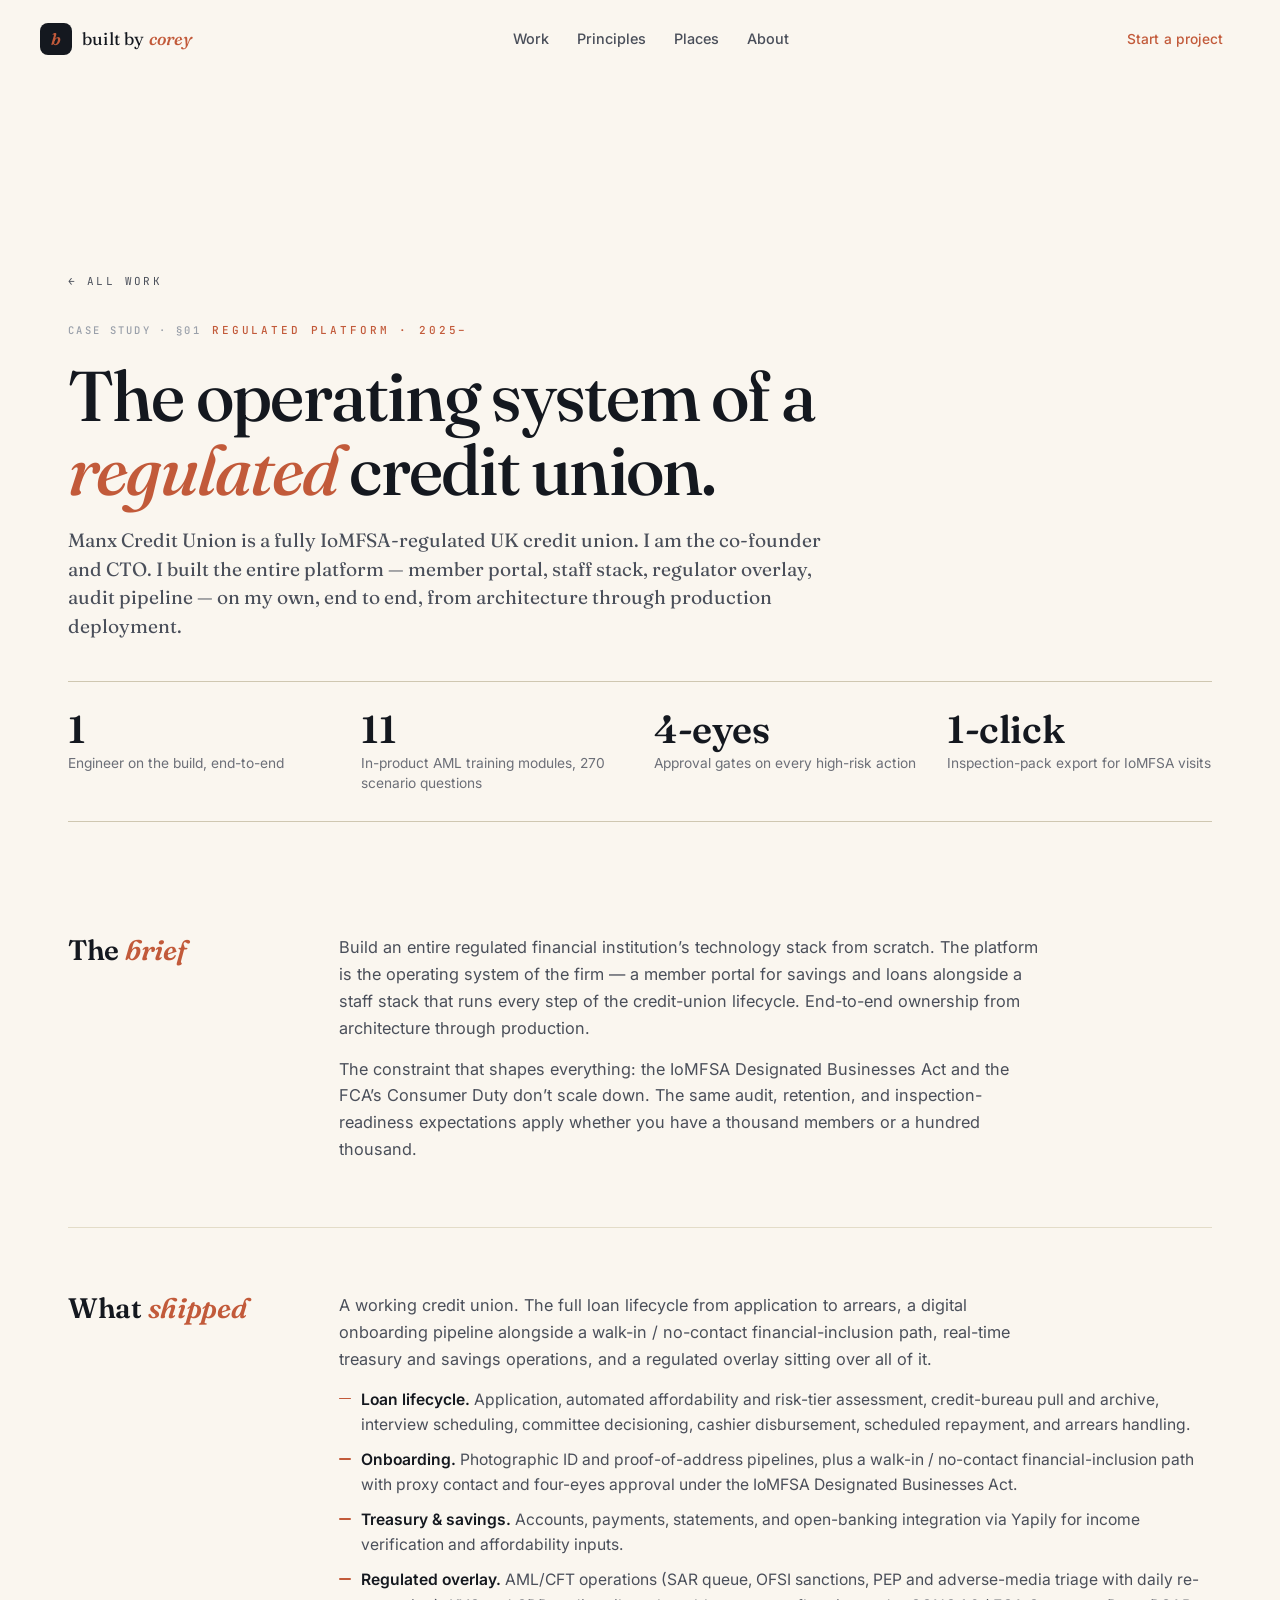
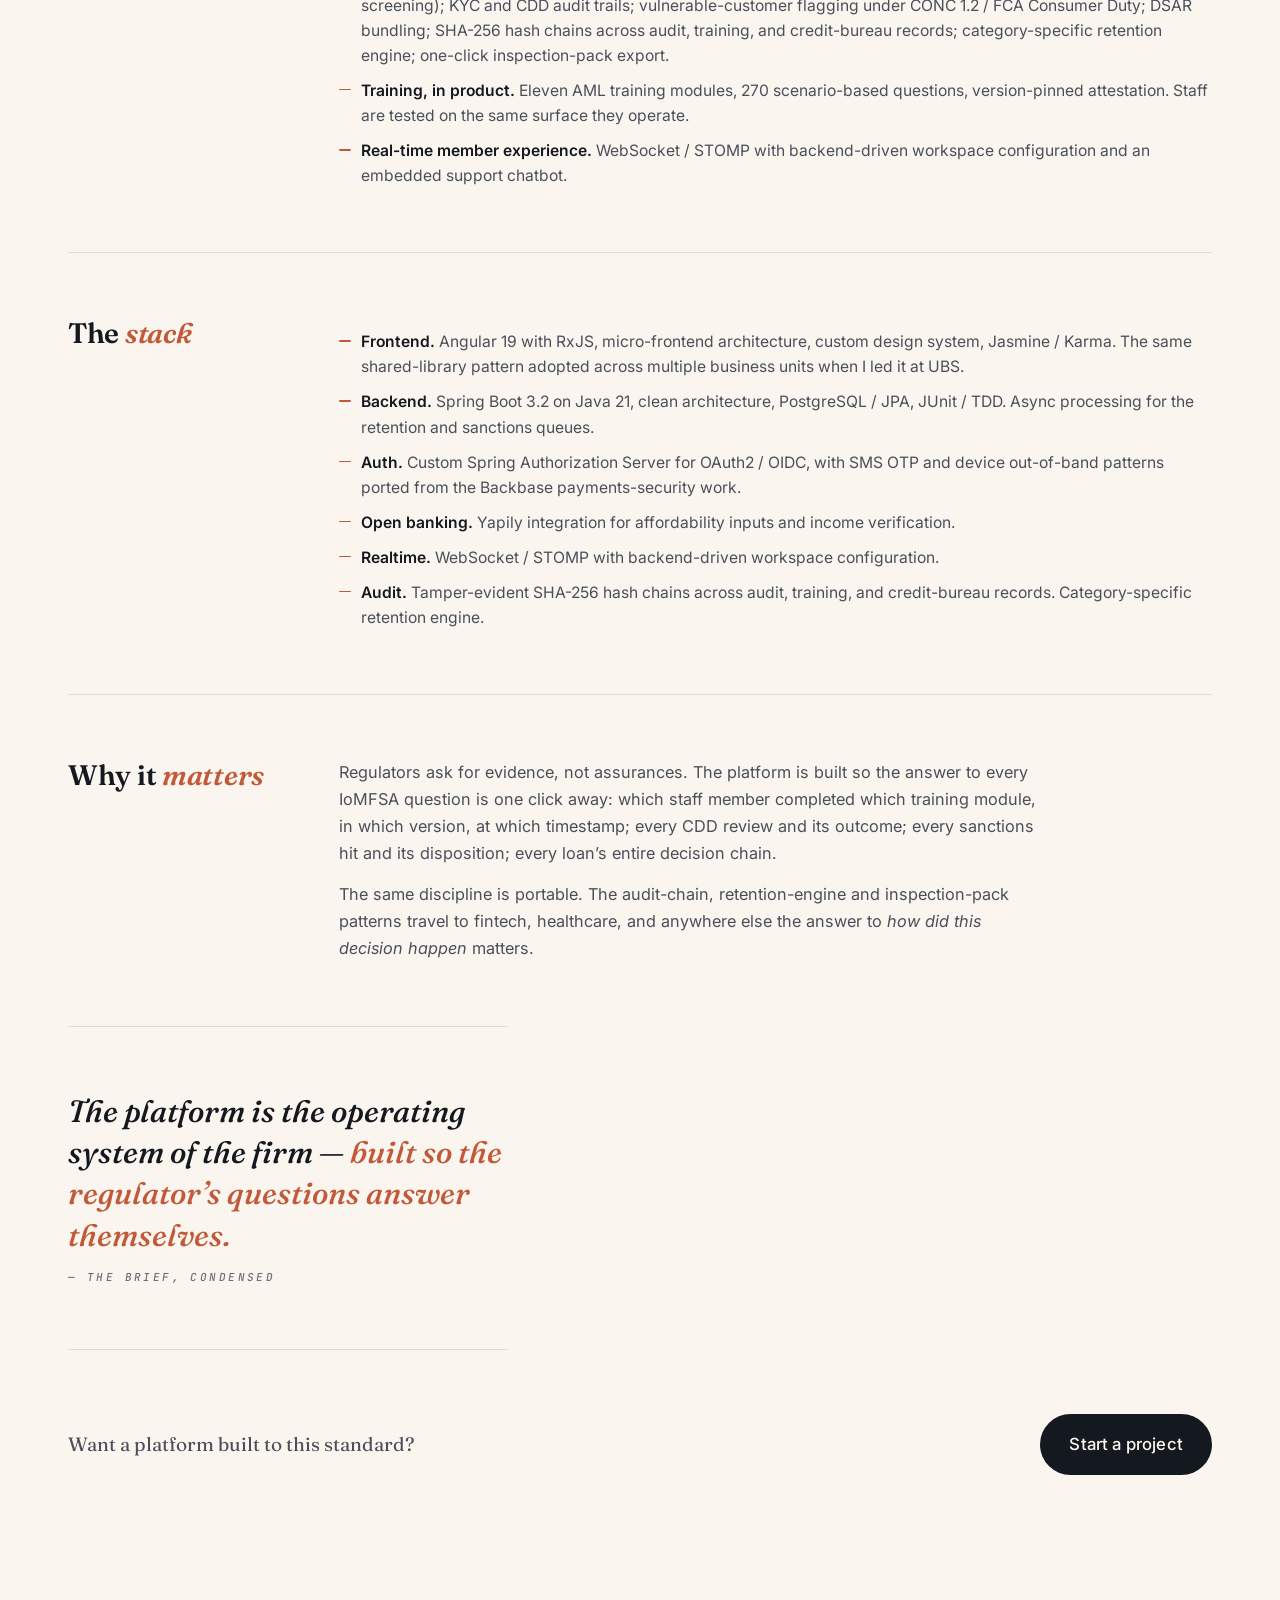
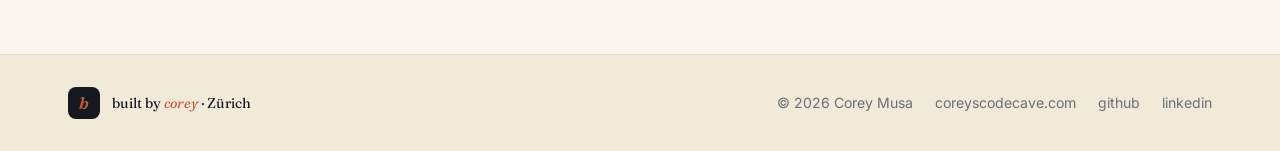
==== case/mcu.html @ c1632974 "Initial: built-by-corey marketing site" ====
<!DOCTYPE html>
<html lang="en-GB">
<head>
  <meta charset="UTF-8" />
  <meta name="viewport" content="width=device-width, initial-scale=1" />
  <title>Manx Credit Union · Case study · Built by Corey</title>
  <meta name="description" content="How the Manx Credit Union platform was built: a single engineer, end-to-end, regulated for the IoMFSA. Member portal, full loan lifecycle, AML/CFT operations, SHA-256 audit chains, regulator inspection-pack export." />
  <meta property="og:title" content="Manx Credit Union · Case study" />
  <meta property="og:description" content="A regulated UK credit union, built end-to-end by one engineer. Member portal, loan lifecycle, AML/CFT operations, audit chains, regulator inspection-pack export." />
  <meta property="og:type" content="article" />
  <meta property="og:url" content="https://builtbycorey.com/case/mcu" />
  <meta property="og:image" content="https://builtbycorey.com/assets/og.jpg" />
  <meta name="theme-color" content="#faf6ef" />
  <link rel="icon" type="image/svg+xml" href="data:image/svg+xml,%3Csvg xmlns='http://www.w3.org/2000/svg' viewBox='0 0 32 32'%3E%3Crect width='32' height='32' rx='8' fill='%230d1219'/%3E%3Ctext x='50%25' y='62%25' font-family='Georgia, serif' font-size='20' fill='%23c25a3a' text-anchor='middle' font-style='italic' font-weight='600'%3Eb%3C/text%3E%3C/svg%3E" />
  <link rel="preconnect" href="https://fonts.googleapis.com" />
  <link rel="preconnect" href="https://fonts.gstatic.com" crossorigin />
  <link href="https://fonts.googleapis.com/css2?family=Fraunces:ital,opsz,wght@0,9..144,400;0,9..144,500;0,9..144,600;0,9..144,700;1,9..144,400;1,9..144,500&family=Inter:wght@400;500;600;700&family=JetBrains+Mono:wght@400;500&display=swap" rel="stylesheet" />
  <link rel="stylesheet" href="/styles.css?v=2026-05-18d" />
  <style>
    /* Case study scaffolding — overlays the global styles. */
    .case-study { padding-top: clamp(48px, 6vw, 72px); }
    .case-back {
      display: inline-flex; align-items: center; gap: 8px;
      font-family: var(--ff-mono); font-size: 11px;
      letter-spacing: 0.22em; text-transform: uppercase;
      color: var(--ink-mid); margin-bottom: 24px;
    }
    .case-back:hover { color: var(--accent); }
    .case-masthead { max-width: 880px; }
    .case-masthead .eyebrow { display: inline-block; margin-bottom: 1.25rem; }
    .case-masthead h1 {
      font-family: var(--ff-display);
      font-weight: 500;
      font-size: clamp(2.6rem, 5.6vw, 4.4rem);
      line-height: 1.04;
      letter-spacing: -0.025em;
      color: var(--ink);
      margin: 0 0 1.25rem;
    }
    .case-masthead h1 em { font-style: italic; color: var(--accent); font-weight: 500; }
    .case-masthead .lede { max-width: 64ch; }

    .case-stats {
      list-style: none; padding: 0; margin: 2.5rem 0 3rem;
      display: grid;
      grid-template-columns: repeat(4, 1fr);
      gap: 28px;
      border-top: 1px solid var(--rule-strong);
      border-bottom: 1px solid var(--rule-strong);
      padding: 28px 0;
    }
    @media (max-width: 760px) { .case-stats { grid-template-columns: repeat(2, 1fr); } }
    .case-stats li { display: flex; flex-direction: column; gap: 6px; }
    .case-stats b {
      font-family: var(--ff-display);
      font-weight: 600;
      font-size: clamp(1.8rem, 3vw, 2.4rem);
      line-height: 1;
      letter-spacing: -0.01em;
      color: var(--ink);
    }
    .case-stats span { font-size: 0.86rem; color: var(--ink-soft); line-height: 1.4; }

    .case-grid { display: grid; grid-template-columns: 220px 1fr; gap: clamp(24px, 4vw, 56px); align-items: start; padding: clamp(40px, 5vw, 72px) 0; border-bottom: 1px solid var(--rule); }
    .case-grid:last-of-type { border-bottom: 0; }
    @media (max-width: 800px) { .case-grid { grid-template-columns: 1fr; } }
    .case-grid header { display: flex; flex-direction: column; gap: 10px; }
    .case-grid h2 {
      font-family: var(--ff-display);
      font-weight: 600;
      font-size: clamp(1.5rem, 2.2vw, 1.9rem);
      letter-spacing: -0.01em;
      color: var(--ink);
      margin: 0;
      line-height: 1.15;
    }
    .case-grid h2 em { font-style: italic; color: var(--accent); font-weight: 600; }
    .case-grid > div p { font-size: 1.02rem; line-height: 1.65; color: var(--ink-mid); margin: 0 0 14px; max-width: 70ch; }
    .case-grid > div p:last-child { margin-bottom: 0; }
    .case-grid > div p b { color: var(--ink); font-weight: 600; }

    .case-bullets {
      list-style: none; padding: 0; margin: 12px 0 0;
      display: flex; flex-direction: column; gap: 10px;
    }
    .case-bullets li {
      position: relative; padding-left: 22px;
      font-size: 0.98rem; line-height: 1.6; color: var(--ink-mid);
    }
    .case-bullets li::before {
      content: ''; position: absolute; left: 0; top: 11px;
      width: 12px; height: 1.5px; background: var(--accent); border-radius: 2px;
    }
    .case-bullets li b { color: var(--ink); font-weight: 600; }

    .case-quote {
      margin: 0; padding: clamp(40px, 5vw, 72px) 0;
      border-top: 1px solid var(--rule);
      border-bottom: 1px solid var(--rule);
      font-family: var(--ff-display);
      font-style: italic;
      font-weight: 500;
      font-size: clamp(1.5rem, 2.4vw, 2rem);
      line-height: 1.35;
      color: var(--ink);
      max-width: 22ch;
    }
    .case-quote em { font-style: italic; color: var(--accent); }
    .case-quote-by {
      font-family: var(--ff-mono); font-size: 11px;
      letter-spacing: 0.22em; text-transform: uppercase;
      color: var(--ink-soft); margin-top: 14px;
    }

    .case-tail {
      padding: clamp(40px, 5vw, 64px) 0;
      display: flex; align-items: center; justify-content: space-between;
      flex-wrap: wrap; gap: 24px;
    }
    .case-tail p { margin: 0; color: var(--ink-mid); font-family: var(--ff-display); font-size: 1.2rem; max-width: 32ch; }
  </style>
</head>
<body>

  <header class="nav">
    <div class="wrap nav-inner">
      <a href="/" class="brand">
        <span class="brand-mark">b</span>
        <span class="brand-word">built by <em>corey</em></span>
      </a>
      <nav class="nav-links" aria-label="Primary">
        <a href="/#work">Work</a>
        <a href="/#process">Principles</a>
        <a href="/#places">Places</a>
        <a href="/#about">About</a>
      </nav>
      <a class="btn btn-sm" href="/#contact">Start a project</a>
    </div>
  </header>

  <main class="case-study">

    <section class="section">
      <div class="wrap">
        <a class="case-back" href="/#work">&larr; All work</a>

        <header class="case-masthead">
          <div class="rule">
            <span class="folio">Case study &middot; &sect;01</span>
            <span class="eyebrow">Regulated platform &middot; 2025&ndash;</span>
          </div>
          <h1>The operating system of a <em>regulated</em> credit union.</h1>
          <p class="lede">
            Manx Credit Union is a fully IoMFSA-regulated UK credit union. I am the co-founder
            and CTO. I built the entire platform &mdash; member portal, staff stack, regulator
            overlay, audit pipeline &mdash; on my own, end to end, from architecture through
            production deployment.
          </p>
        </header>

        <ul class="case-stats">
          <li><b>1</b><span>Engineer on the build, end-to-end</span></li>
          <li><b>11</b><span>In-product AML training modules, 270 scenario questions</span></li>
          <li><b>4-eyes</b><span>Approval gates on every high-risk action</span></li>
          <li><b>1-click</b><span>Inspection-pack export for IoMFSA visits</span></li>
        </ul>

        <article class="case-grid">
          <header><h2 class="display">The <em>brief</em></h2></header>
          <div>
            <p>
              Build an entire regulated financial institution&rsquo;s technology stack from
              scratch. The platform is the operating system of the firm &mdash; a member portal
              for savings and loans alongside a staff stack that runs every step of the
              credit-union lifecycle. End-to-end ownership from architecture through production.
            </p>
            <p>
              The constraint that shapes everything: the IoMFSA Designated Businesses Act and
              the FCA&rsquo;s Consumer Duty don&rsquo;t scale down. The same audit, retention,
              and inspection-readiness expectations apply whether you have a thousand members
              or a hundred thousand.
            </p>
          </div>
        </article>

        <article class="case-grid">
          <header><h2 class="display">What <em>shipped</em></h2></header>
          <div>
            <p>
              A working credit union. The full loan lifecycle from application to arrears, a
              digital onboarding pipeline alongside a walk-in / no-contact financial-inclusion
              path, real-time treasury and savings operations, and a regulated overlay sitting
              over all of it.
            </p>
            <ul class="case-bullets">
              <li><b>Loan lifecycle.</b> Application, automated affordability and risk-tier assessment, credit-bureau pull and archive, interview scheduling, committee decisioning, cashier disbursement, scheduled repayment, and arrears handling.</li>
              <li><b>Onboarding.</b> Photographic ID and proof-of-address pipelines, plus a walk-in / no-contact financial-inclusion path with proxy contact and four-eyes approval under the IoMFSA Designated Businesses Act.</li>
              <li><b>Treasury &amp; savings.</b> Accounts, payments, statements, and open-banking integration via Yapily for income verification and affordability inputs.</li>
              <li><b>Regulated overlay.</b> AML/CFT operations (SAR queue, OFSI sanctions, PEP and adverse-media triage with daily re-screening); KYC and CDD audit trails; vulnerable-customer flagging under CONC 1.2 / FCA Consumer Duty; DSAR bundling; SHA-256 hash chains across audit, training, and credit-bureau records; category-specific retention engine; one-click inspection-pack export.</li>
              <li><b>Training, in product.</b> Eleven AML training modules, 270 scenario-based questions, version-pinned attestation. Staff are tested on the same surface they operate.</li>
              <li><b>Real-time member experience.</b> WebSocket / STOMP with backend-driven workspace configuration and an embedded support chatbot.</li>
            </ul>
          </div>
        </article>

        <article class="case-grid">
          <header><h2 class="display">The <em>stack</em></h2></header>
          <div>
            <ul class="case-bullets">
              <li><b>Frontend.</b> Angular 19 with RxJS, micro-frontend architecture, custom design system, Jasmine / Karma. The same shared-library pattern adopted across multiple business units when I led it at UBS.</li>
              <li><b>Backend.</b> Spring Boot 3.2 on Java 21, clean architecture, PostgreSQL / JPA, JUnit / TDD. Async processing for the retention and sanctions queues.</li>
              <li><b>Auth.</b> Custom Spring Authorization Server for OAuth2 / OIDC, with SMS OTP and device out-of-band patterns ported from the Backbase payments-security work.</li>
              <li><b>Open banking.</b> Yapily integration for affordability inputs and income verification.</li>
              <li><b>Realtime.</b> WebSocket / STOMP with backend-driven workspace configuration.</li>
              <li><b>Audit.</b> Tamper-evident SHA-256 hash chains across audit, training, and credit-bureau records. Category-specific retention engine.</li>
            </ul>
          </div>
        </article>

        <article class="case-grid">
          <header><h2 class="display">Why it <em>matters</em></h2></header>
          <div>
            <p>
              Regulators ask for evidence, not assurances. The platform is built so the answer
              to every IoMFSA question is one click away: which staff member completed which
              training module, in which version, at which timestamp; every CDD review and its
              outcome; every sanctions hit and its disposition; every loan&rsquo;s entire
              decision chain.
            </p>
            <p>
              The same discipline is portable. The audit-chain, retention-engine and
              inspection-pack patterns travel to fintech, healthcare, and anywhere else the
              answer to <i>how did this decision happen</i> matters.
            </p>
          </div>
        </article>

        <blockquote class="case-quote">
          The platform is the operating system of the firm &mdash; <em>built so the regulator&rsquo;s questions answer themselves.</em>
          <div class="case-quote-by">&mdash; The brief, condensed</div>
        </blockquote>

        <div class="case-tail">
          <p>Want a platform built to this standard?</p>
          <a class="btn btn-primary btn-lg" href="/#contact">Start a project</a>
        </div>

      </div>
    </section>

  </main>

  <footer class="foot">
    <div class="wrap foot-inner">
      <div class="foot-brand">
        <span class="brand-mark">b</span>
        <span>built by <em>corey</em> &middot; Z&uuml;rich</span>
      </div>
      <div class="foot-meta">
        <span>&copy; <span id="year">2026</span> Corey Musa</span>
        <a href="https://coreyscodecave.com" target="_blank" rel="noopener">coreyscodecave.com</a>
        <a href="https://github.com/coeymusa" target="_blank" rel="noopener">github</a>
        <a href="https://linkedin.com/in/corey-musa" target="_blank" rel="noopener">linkedin</a>
      </div>
    </div>
  </footer>

  <script>
    document.getElementById('year').textContent = new Date().getFullYear();
    const nav = document.querySelector('.nav');
    const onScroll = () => nav.classList.toggle('is-scrolled', window.scrollY > 24);
    window.addEventListener('scroll', onScroll, { passive: true });
    onScroll();
  </script>

</body>
</html>
---- styles.css ----
/* ----------------------------------------------------------------------------
   builtbycorey.com — warm marketing landing
   Light/cream ground, deep ink type, terracotta accent. Distinct from
   coreyscodecave.com (dark/terminal) so the agency brand stands on its own.
---------------------------------------------------------------------------- */

:root {
  /* Surface */
  --bg:          #faf6ef;
  --bg-deep:     #f1ead8;
  --bg-paper:    #f4eee0;
  --bg-card:     #ffffff;
  --bg-ink:      #0d1219;

  /* Ink */
  --ink:         #14181f;
  --ink-mid:     #4a4f5a;
  --ink-soft:    #6c6f78;
  --ink-faint:   #9aa0aa;

  /* Accent */
  --accent:      #c25a3a;   /* terracotta */
  --accent-deep: #9d4226;
  --accent-soft: rgba(194, 90, 58, 0.12);
  --gold:        #b6904a;
  --gold-soft:   rgba(182, 144, 74, 0.16);

  /* Rule */
  --rule:        #e3dcc8;
  --rule-strong: #cfc7b1;

  /* Type */
  --ff-display:  "Fraunces", "Cormorant Garamond", Georgia, "Times New Roman", serif;
  --ff-body:     "Inter", system-ui, -apple-system, "Segoe UI", Roboto, sans-serif;
  --ff-mono:     "JetBrains Mono", ui-monospace, "Cascadia Mono", Consolas, monospace;

  --wrap: 1200px;
  --gutter: 28px;
  --radius: 14px;
  --shadow-soft: 0 1px 2px rgba(20, 24, 31, 0.04), 0 8px 24px rgba(20, 24, 31, 0.05);
  --shadow-card: 0 1px 2px rgba(20, 24, 31, 0.05), 0 12px 32px rgba(20, 24, 31, 0.07);
}

* { box-sizing: border-box; }
html, body { margin: 0; padding: 0; }
html {
  scroll-behavior: smooth;
  scroll-padding-top: 76px;     /* keeps anchor jumps clear of the sticky nav */
  -webkit-text-size-adjust: 100%;
}

/* Visible focus styles for keyboard users. Mouse users don't see them
   (browsers only emit :focus-visible on keyboard navigation). */
:focus { outline: none; }
:focus-visible {
  outline: 2px solid var(--accent);
  outline-offset: 3px;
  border-radius: 4px;
}
.btn:focus-visible, .pill-cloud li:focus-visible, .nav-links a:focus-visible {
  outline-offset: 4px;
}

/* Skip-to-content link for screen reader / keyboard users. */
.skip-link {
  position: absolute; left: -9999px; top: 0;
  z-index: 100;
  background: var(--ink); color: var(--bg);
  padding: 10px 16px; border-radius: 0 0 8px 0;
  font-family: var(--ff-mono); font-size: 12px;
  letter-spacing: 0.16em; text-transform: uppercase;
}
.skip-link:focus-visible { left: 0; color: var(--bg); outline-offset: -2px; }

body {
  background: var(--bg);
  color: var(--ink);
  font-family: var(--ff-body);
  font-size: 16.5px;
  line-height: 1.6;
  -webkit-font-smoothing: antialiased;
  -moz-osx-font-smoothing: grayscale;
  text-rendering: optimizeLegibility;
}

img { max-width: 100%; display: block; }
a { color: var(--accent); text-decoration: none; transition: color .15s ease; }
a:hover { color: var(--accent-deep); }

::selection { background: var(--accent); color: #fff; }

.wrap { max-width: var(--wrap); margin: 0 auto; padding: 0 var(--gutter); }

/* Section scaffolding */
.section { padding: clamp(72px, 9vw, 128px) 0; }
.bg-paper { background: var(--bg-paper); border-top: 1px solid var(--rule); border-bottom: 1px solid var(--rule); }

.eyebrow {
  font-family: var(--ff-mono);
  font-size: 11px;
  letter-spacing: 0.26em;
  text-transform: uppercase;
  color: var(--accent);
  font-weight: 500;
}

.display { font-family: var(--ff-display); font-weight: 500; letter-spacing: -0.02em; line-height: 1.04; color: var(--ink); margin: 0; }
.display em { font-style: italic; font-weight: 500; color: var(--accent); }

h1.display { font-size: clamp(2.6rem, 5.8vw, 4.7rem); }
h2.display, .h2 { font-size: clamp(2rem, 4.2vw, 3.2rem); margin-bottom: 1rem; }
h3 { font-family: var(--ff-display); font-weight: 600; font-size: 1.35rem; letter-spacing: -0.01em; margin: 0; color: var(--ink); }
h4 { font-family: var(--ff-display); font-weight: 600; font-size: 1.05rem; margin: 0; color: var(--ink); }

.lede {
  font-family: var(--ff-display);
  font-size: clamp(1.1rem, 1.5vw, 1.3rem);
  line-height: 1.5;
  color: var(--ink-mid);
  max-width: 720px;
}

.section-head { max-width: 780px; margin: 0 0 3rem; }
.section-head .rule { display: flex; align-items: center; gap: 1rem; margin-bottom: 1.25rem; }
.section-head .rule::after { content: ''; flex: 1; height: 1px; background: var(--rule-strong); }
.section-head .h2 { margin-bottom: 1.25rem; }

/* ----- Buttons ----- */
.btn {
  display: inline-flex; align-items: center; gap: 8px;
  padding: 12px 20px;
  border-radius: 999px;
  font-family: var(--ff-body); font-weight: 500; font-size: 0.95rem;
  letter-spacing: 0.01em;
  transition: transform .12s ease, background .15s ease, color .15s ease, box-shadow .15s ease;
  cursor: pointer; border: 1px solid transparent;
  white-space: nowrap;
}
.btn-primary { background: var(--ink); color: var(--bg); }
.btn-primary:hover { background: var(--accent); color: #fff; transform: translateY(-1px); }
.btn-ghost { background: transparent; color: var(--ink); border-color: var(--rule-strong); }
.btn-ghost:hover { border-color: var(--ink); color: var(--ink); background: var(--bg-deep); }
.btn-sm { padding: 9px 16px; font-size: 0.86rem; }
.btn-lg { padding: 16px 28px; font-size: 1.05rem; }
.link { color: var(--accent); font-weight: 500; }
.link:hover { color: var(--accent-deep); }

/* ----- Nav ----- */
.nav {
  position: sticky; top: 0; z-index: 50;
  background: rgba(250, 246, 239, 0.0);
  transition: background .2s ease, border-color .2s ease, box-shadow .2s ease;
  border-bottom: 1px solid transparent;
}
.nav.is-scrolled {
  background: rgba(250, 246, 239, 0.92);
  backdrop-filter: blur(12px);
  -webkit-backdrop-filter: blur(12px);
  border-bottom-color: var(--rule);
}
.nav-inner { display: flex; align-items: center; justify-content: space-between; gap: 24px; padding: 18px 0; }
.brand {
  display: inline-flex; align-items: center; gap: 10px;
  font-family: var(--ff-display); font-size: 1.1rem; color: var(--ink); letter-spacing: 0.01em;
}
.brand em { font-style: italic; font-weight: 500; color: var(--accent); }
.brand-mark {
  display: inline-flex; align-items: center; justify-content: center;
  width: 32px; height: 32px; border-radius: 8px;
  background: var(--ink); color: var(--accent);
  font-family: var(--ff-display); font-weight: 600; font-size: 1.05rem;
  font-style: italic; line-height: 1;
}
.nav-links { display: flex; gap: 28px; align-items: center; font-size: 0.9rem; }
.nav-links a { color: var(--ink-mid); font-weight: 500; }
.nav-links a:hover { color: var(--ink); }
@media (max-width: 780px) { .nav-links { display: none; } }

/* ----- Hero ----- */
.hero { padding: clamp(64px, 7vw, 96px) 0 clamp(40px, 5vw, 64px); }
.hero-grid {
  display: grid;
  grid-template-columns: 1.15fr 0.85fr;
  gap: clamp(32px, 5vw, 72px);
  align-items: center;
}
@media (max-width: 920px) {
  .hero-grid { grid-template-columns: 1fr; }
}
.hero-copy .eyebrow { margin-bottom: 1.25rem; display: inline-block; }
.hero-copy h1.display { margin-top: 0; max-width: 14ch; }
.hero-copy .lede { margin: 1.5rem 0 2rem; max-width: 56ch; }

.hero-actions { display: flex; gap: 12px; flex-wrap: wrap; margin-bottom: 1.5rem; }

.hero-meta {
  display: flex; align-items: center; gap: 12px; flex-wrap: wrap;
  font-family: var(--ff-mono); font-size: 12px; color: var(--ink-soft);
  letter-spacing: 0.04em;
}
.hero-meta .dot { width: 6px; height: 6px; border-radius: 999px; background: var(--accent); display: inline-block; }

/* Portrait */
.hero-portrait { display: flex; justify-content: center; }
.portrait-frame {
  position: relative;
  width: 100%;
  max-width: 420px;
  aspect-ratio: 4/5;
  border-radius: 18px;
  overflow: hidden;
  box-shadow: var(--shadow-card);
  background: var(--bg-deep);
  transform: rotate(-1.2deg);
}
.portrait-frame::before {
  content: '';
  position: absolute; inset: 0;
  border: 1px solid rgba(255,255,255,0.4); border-radius: 18px;
  pointer-events: none; z-index: 2;
}
.portrait-frame img {
  position: absolute; inset: 0;
  width: 100%; height: 100%;
  object-fit: cover; object-position: 50% 35%;
  filter: saturate(1.02) contrast(1.02);
}
.portrait-tag {
  position: absolute; left: 20px; bottom: 18px; z-index: 3;
  font-family: var(--ff-display);
  font-size: 1.05rem; font-weight: 600; color: #fff;
  background: linear-gradient(180deg, transparent, rgba(0,0,0,0.45));
  padding: 36px 14px 8px;
  border-radius: 12px;
  letter-spacing: 0.01em;
  text-shadow: 0 1px 2px rgba(0,0,0,0.35);
}
.portrait-tag span {
  display: block;
  font-family: var(--ff-mono); font-size: 10.5px; font-weight: 400;
  letter-spacing: 0.18em; text-transform: uppercase;
  color: rgba(255,255,255,0.85);
  margin-top: 2px;
}

/* ----- Credentials line ----- */
.creds {
  padding: 28px 0 16px;
  border-top: 1px solid var(--rule);
}
.creds-line {
  display: flex; align-items: center; gap: 28px;
  flex-wrap: wrap;
}
.creds-label {
  font-family: var(--ff-mono);
  font-size: 10.5px;
  letter-spacing: 0.24em;
  text-transform: uppercase;
  color: var(--ink-soft);
  white-space: nowrap;
}
.creds-list {
  list-style: none; padding: 0; margin: 0;
  display: flex; align-items: center; gap: clamp(20px, 3vw, 36px);
  flex-wrap: wrap;
  flex: 1;
}
.creds-list li {
  font-family: var(--ff-display);
  font-weight: 500;
  font-size: clamp(1rem, 1.3vw, 1.15rem);
  letter-spacing: -0.01em;
  color: var(--ink);
  opacity: 0.72;
  transition: opacity .2s ease;
}
.creds-list li:hover { opacity: 1; }
@media (max-width: 640px) {
  .creds-line { gap: 14px; }
  .creds-list { gap: 18px; }
}

/* ----- Trust strip ----- */
.trust { padding: 8px 0 56px; }
.trust-rule { height: 1px; background: var(--rule); margin-bottom: 36px; }
.trust-grid {
  list-style: none; padding: 0; margin: 0;
  display: grid; grid-template-columns: repeat(5, 1fr);
  gap: clamp(20px, 3vw, 36px);
}
.trust-grid li {
  display: flex; flex-direction: column; gap: 6px;
  padding-right: 16px;
  border-right: 1px solid var(--rule);
}
.trust-grid li:last-child { border-right: 0; padding-right: 0; }
.trust-grid strong {
  font-family: var(--ff-display); font-weight: 600; font-size: clamp(1.6rem, 2.4vw, 2.1rem);
  color: var(--ink); letter-spacing: -0.01em; line-height: 1;
}
.trust-grid span {
  font-size: 0.85rem; color: var(--ink-soft); line-height: 1.4;
}
@media (max-width: 920px) {
  .trust-grid { grid-template-columns: repeat(2, 1fr); }
  .trust-grid li:nth-child(odd) { border-right: 1px solid var(--rule); }
  .trust-grid li:nth-child(even) { border-right: 0; }
  .trust-grid li:nth-child(5) { grid-column: span 2; border-right: 0; }
}
@media (max-width: 560px) {
  .trust-grid { grid-template-columns: 1fr; }
  .trust-grid li { border-right: 0; border-bottom: 1px solid var(--rule); padding: 0 0 14px; }
  .trust-grid li:last-child { border-bottom: 0; }
}

/* ----- Offers ----- */
.offers {
  display: grid;
  grid-template-columns: 1fr 1.1fr 1fr;
  gap: 20px;
  align-items: stretch;
}
@media (max-width: 980px) { .offers { grid-template-columns: 1fr; } }
.offer {
  position: relative;
  display: flex; flex-direction: column;
  background: var(--bg-card);
  border: 1px solid var(--rule);
  border-radius: var(--radius);
  padding: 32px 28px 26px;
  box-shadow: var(--shadow-soft);
}
.offer-feature {
  background: var(--ink);
  color: var(--bg);
  border-color: var(--ink);
  transform: translateY(-6px);
}
.offer-feature h3, .offer-feature .price { color: var(--bg); }
.offer-feature p.offer-desc { color: rgba(250, 246, 239, 0.78); }
.offer-feature .offer-list li { color: rgba(250, 246, 239, 0.78); }
.offer-feature .offer-list li::before { background: var(--accent); }
.offer-feature .offer-num { color: var(--accent); }
.offer-feature .link { color: var(--accent); }
.offer-feature .link:hover { color: #fff; }

.offer-num {
  font-family: var(--ff-mono); font-size: 11px; letter-spacing: 0.24em;
  color: var(--accent); margin-bottom: 1.5rem;
}
.offer h3 { margin-bottom: 0.85rem; font-size: 1.5rem; }
.offer-desc { font-size: 0.96rem; line-height: 1.55; color: var(--ink-mid); margin: 0 0 1.1rem; }
.offer-list { list-style: none; padding: 0; margin: 0 0 1.5rem; display: flex; flex-direction: column; gap: 8px; }
.offer-list li {
  position: relative; padding-left: 22px;
  font-size: 0.92rem; color: var(--ink-mid); line-height: 1.45;
}
.offer-list li::before {
  content: ''; position: absolute; left: 0; top: 9px;
  width: 12px; height: 1.5px; background: var(--accent); border-radius: 2px;
}
.offer-foot {
  display: flex; align-items: center; justify-content: space-between;
  margin-top: auto; padding-top: 18px; border-top: 1px solid var(--rule);
  gap: 12px;
}
.offer-feature .offer-foot { border-top-color: rgba(255,255,255,0.12); }
.price { font-family: var(--ff-display); font-weight: 600; font-size: 1.1rem; color: var(--ink); }
.offer-tag {
  position: absolute; top: -10px; right: 24px;
  background: var(--accent); color: #fff;
  font-family: var(--ff-mono); font-size: 10px; letter-spacing: 0.18em;
  text-transform: uppercase; padding: 5px 10px; border-radius: 999px;
}

/* ----- Work grid ----- */
.work-grid {
  display: grid;
  grid-template-columns: repeat(3, 1fr);
  gap: 18px;
}
@media (max-width: 900px) { .work-grid { grid-template-columns: repeat(2, 1fr); } }
@media (max-width: 600px) { .work-grid { grid-template-columns: 1fr; } }

.case {
  background: var(--bg-card);
  border: 1px solid var(--rule);
  border-radius: var(--radius);
  padding: 26px 24px 22px;
  display: flex; flex-direction: column; gap: 10px;
  transition: transform .15s ease, box-shadow .15s ease, border-color .15s ease;
}
.case:hover { transform: translateY(-2px); border-color: var(--rule-strong); box-shadow: var(--shadow-card); }
.case-large {
  grid-column: span 2;
  background: linear-gradient(135deg, #14181f 0%, #1d232e 100%);
  border-color: var(--ink);
  color: var(--bg);
}
@media (max-width: 900px) { .case-large { grid-column: span 2; } }
@media (max-width: 600px) { .case-large { grid-column: span 1; } }
.case-large h3 { color: #fff; font-size: 1.8rem; }
.case-large .case-line { color: rgba(250, 246, 239, 0.85); }
.case-large .case-meta li { color: rgba(250, 246, 239, 0.7); }
.case-large .case-kind { color: var(--accent); }
.case-large .case-year { color: rgba(250, 246, 239, 0.55); }
.case-large .case-role { color: var(--accent); }

.case-head {
  display: flex; justify-content: space-between; align-items: center;
  font-family: var(--ff-mono); font-size: 10.5px; letter-spacing: 0.2em;
  text-transform: uppercase; color: var(--ink-soft);
}
.case-kind { color: var(--accent); font-weight: 500; }
.case h3 { font-size: 1.4rem; margin-top: 2px; }
.case-line { color: var(--ink-mid); font-size: 0.95rem; line-height: 1.55; margin: 4px 0 6px; }
.case-meta { list-style: none; padding: 0; margin: 6px 0 10px; display: flex; flex-direction: column; gap: 4px; }
.case-meta li {
  font-family: var(--ff-mono); font-size: 11.5px; letter-spacing: 0.04em;
  color: var(--ink-soft);
}
.case-role {
  margin-top: auto;
  font-family: var(--ff-mono); font-size: 10.5px; letter-spacing: 0.22em;
  text-transform: uppercase; color: var(--accent); font-weight: 500;
}

.work-foot {
  margin-top: 36px; padding-top: 24px; border-top: 1px solid var(--rule);
  text-align: center;
  font-family: var(--ff-display); font-size: 1.05rem; color: var(--ink-mid);
}

/* ----- Evidence plan feature block ----- */
.pitch-feature {
  display: grid;
  grid-template-columns: 1.35fr 1fr;
  gap: clamp(28px, 4vw, 56px);
  align-items: stretch;
  text-decoration: none;
  color: inherit;
  padding: 28px;
  background: var(--bg-card);
  border: 1px solid var(--rule);
  border-radius: 18px;
  box-shadow: var(--shadow-soft);
  transition: transform .2s ease, box-shadow .2s ease, border-color .2s ease;
}
.pitch-feature:hover {
  transform: translateY(-3px);
  border-color: var(--rule-strong);
  box-shadow: var(--shadow-card);
  color: inherit;
}
.pitch-feature:hover .pitch-cta .arrow { transform: translateX(4px); }
@media (max-width: 920px) {
  .pitch-feature { grid-template-columns: 1fr; padding: 20px; }
}

/* Browser-chrome wrapper around the screenshot */
.pitch-preview {
  border-radius: 12px;
  overflow: hidden;
  background: #0a1f1c;
  box-shadow: 0 1px 2px rgba(20,24,31,0.06), 0 14px 38px rgba(20,24,31,0.14);
  border: 1px solid #1c3a35;
}
.browser-chrome {
  display: flex; align-items: center; gap: 14px;
  padding: 10px 14px;
  background: linear-gradient(180deg, #0a1f1c, #061412);
  border-bottom: 1px solid rgba(255,255,255,0.05);
}
.bc-dots { display: inline-flex; gap: 6px; }
.bc-dots i {
  width: 11px; height: 11px; border-radius: 50%;
  background: #1c3a35;
  border: 1px solid rgba(255,255,255,0.04);
}
.bc-dots i:nth-child(1) { background: #c25a3a; }
.bc-dots i:nth-child(2) { background: #c8a464; }
.bc-dots i:nth-child(3) { background: #7aae7e; }
.bc-url {
  font-family: var(--ff-mono);
  font-size: 11.5px;
  letter-spacing: 0.04em;
  color: rgba(255, 255, 255, 0.55);
  padding: 4px 12px;
  background: rgba(255, 255, 255, 0.03);
  border-radius: 6px;
  border: 1px solid rgba(255, 255, 255, 0.04);
  flex: 1;
  text-align: center;
  white-space: nowrap; overflow: hidden; text-overflow: ellipsis;
  max-width: 360px;
}
.pitch-shot {
  position: relative;
  aspect-ratio: 1440 / 1100;
  overflow: hidden;
}
.pitch-shot img {
  width: 100%; height: 100%;
  object-fit: cover; object-position: top center;
  display: block;
  transition: transform .4s ease;
}
.pitch-feature:hover .pitch-shot img { transform: scale(1.015); }
.pitch-shot-fade {
  position: absolute; left: 0; right: 0; bottom: 0;
  height: 80px;
  background: linear-gradient(180deg, transparent, rgba(10, 31, 28, 0.55));
  pointer-events: none;
}

/* Right-side summary */
.pitch-summary {
  display: flex; flex-direction: column; gap: 14px;
  padding: 6px 4px 4px;
}
.pitch-stamp {
  font-family: var(--ff-mono);
  font-size: 10.5px;
  letter-spacing: 0.24em;
  text-transform: uppercase;
  color: var(--accent);
  font-weight: 500;
}
.pitch-summary h3 {
  font-size: clamp(1.5rem, 2.4vw, 2rem);
  line-height: 1.15;
  font-weight: 600;
  margin: 0;
}
.pitch-summary p {
  margin: 0;
  color: var(--ink-mid);
  font-size: 0.96rem;
  line-height: 1.6;
}
.pitch-stats {
  list-style: none; padding: 0; margin: 8px 0 4px;
  display: grid;
  grid-template-columns: repeat(3, 1fr);
  gap: 14px;
  border-top: 1px solid var(--rule);
  padding-top: 18px;
}
.pitch-stats li {
  display: flex; flex-direction: column; gap: 4px;
}
.pitch-stats b {
  font-family: var(--ff-display);
  font-weight: 600;
  font-size: clamp(1.4rem, 2vw, 1.8rem);
  color: var(--ink);
  line-height: 1;
  letter-spacing: -0.01em;
}
.pitch-stats span {
  font-size: 12.5px;
  color: var(--ink-soft);
  line-height: 1.35;
}
.pitch-cta {
  margin-top: auto;
  padding-top: 18px;
  font-family: var(--ff-body);
  font-weight: 600;
  font-size: 1.02rem;
  color: var(--accent);
  display: inline-flex; align-items: center; gap: 8px;
}
.pitch-cta .arrow {
  display: inline-block;
  transition: transform .2s ease;
}
.pitch-foot { margin-top: 30px; text-align: center; }

/* ----- Process ----- */
.process {
  list-style: none; padding: 0; margin: 0;
  display: grid; grid-template-columns: repeat(4, 1fr); gap: 18px;
  counter-reset: step;
}
@media (max-width: 900px) { .process { grid-template-columns: repeat(2, 1fr); } }
@media (max-width: 540px) { .process { grid-template-columns: 1fr; } }
.process li {
  position: relative;
  background: var(--bg-card); border: 1px solid var(--rule); border-radius: var(--radius);
  padding: 24px 22px 22px;
  display: flex; flex-direction: column; gap: 10px;
}
.step-num {
  font-family: var(--ff-mono); font-size: 11px; letter-spacing: 0.22em;
  color: var(--accent); font-weight: 500;
}
.process h4 { font-size: 1.25rem; }
.process p { margin: 0; font-size: 0.93rem; line-height: 1.55; color: var(--ink-mid); }

/* ----- About ----- */
.about-grid {
  display: grid;
  grid-template-columns: 1.4fr 1fr;
  gap: clamp(32px, 5vw, 72px);
  align-items: start;
}
@media (max-width: 900px) { .about-grid { grid-template-columns: 1fr; } }
.about-copy .eyebrow { display: inline-block; margin-bottom: 1.25rem; }
.about-copy p { margin: 1rem 0 0; color: var(--ink-mid); }
.about-copy p:first-of-type { margin-top: 1.5rem; }

.cred-grid {
  margin-top: 2rem; padding-top: 1.5rem; border-top: 1px solid var(--rule);
  display: flex; flex-direction: column; gap: 16px;
}
.cred-grid > div { display: grid; grid-template-columns: 140px 1fr; gap: 16px; align-items: baseline; }
.cred-label {
  font-family: var(--ff-mono); font-size: 10.5px; letter-spacing: 0.22em;
  text-transform: uppercase; color: var(--accent); font-weight: 500;
}
.cred-grid span:not(.cred-label) { color: var(--ink-mid); font-size: 0.95rem; }
@media (max-width: 560px) {
  .cred-grid > div { grid-template-columns: 1fr; gap: 4px; }
}

.about-actions {
  margin-top: 2rem; display: flex; gap: 20px; flex-wrap: wrap; align-items: center;
}

.about-side {
  background: var(--bg-paper);
  border: 1px solid var(--rule);
  border-radius: var(--radius);
  padding: 28px 26px;
  display: flex; flex-direction: column; gap: 24px;
  position: sticky; top: 100px;
}
@media (max-width: 900px) { .about-side { position: static; } }
.quote-block { display: flex; flex-direction: column; gap: 10px; }
.quote {
  font-family: var(--ff-display); font-size: 1.25rem; line-height: 1.4;
  font-style: italic; color: var(--ink); margin: 0;
}
.quote-by {
  font-family: var(--ff-mono); font-size: 11px; letter-spacing: 0.14em;
  text-transform: uppercase; color: var(--ink-soft); margin: 0;
}
.resume-list {
  list-style: none; padding: 0; margin: 0;
  display: flex; flex-direction: column; gap: 8px;
  border-top: 1px solid var(--rule); padding-top: 18px;
}
.resume-list li {
  display: grid; grid-template-columns: 100px 1fr; gap: 12px;
  font-size: 0.92rem; color: var(--ink-mid);
}
.resume-list li span {
  font-family: var(--ff-mono); font-size: 11px; color: var(--ink-soft);
  letter-spacing: 0.06em;
}

/* ----- FAQ accordion ----- */
.faq-wrap { padding-top: clamp(56px, 8vw, 96px); padding-bottom: clamp(56px, 8vw, 96px); }
.faq-list {
  display: flex; flex-direction: column;
  border-top: 1px solid var(--rule-strong);
}
.faq-item {
  border-bottom: 1px solid var(--rule-strong);
}
.faq-item summary {
  list-style: none;
  cursor: pointer;
  display: flex; align-items: center; justify-content: space-between;
  gap: 24px;
  padding: 22px 0;
  font-family: var(--ff-body);
  font-weight: 500;
  font-size: clamp(1rem, 1.3vw, 1.15rem);
  line-height: 1.4;
  color: var(--ink);
  transition: color .15s ease;
}
.faq-item summary::-webkit-details-marker { display: none; }
.faq-item summary:hover { color: var(--accent-deep); }
.faq-mark {
  flex: 0 0 32px;
  width: 32px; height: 32px;
  display: inline-flex; align-items: center; justify-content: center;
  border: 1px solid var(--rule-strong);
  border-radius: 50%;
  background: var(--bg-card);
  font-family: var(--ff-mono);
  font-size: 18px;
  color: var(--accent);
  transition: transform .2s ease, background .2s ease, border-color .2s ease, color .2s ease;
  line-height: 1;
}
.faq-item[open] .faq-mark {
  transform: rotate(45deg);
  background: var(--ink);
  border-color: var(--ink);
  color: var(--bg);
}
.faq-body {
  padding: 0 0 22px;
  max-width: 76ch;
}
.faq-body p {
  margin: 0;
  color: var(--ink-mid);
  font-size: 0.98rem;
  line-height: 1.6;
}

/* ----- Case link wrapper (work cards that link to case studies) ----- */
.case-link {
  text-decoration: none;
  color: inherit;
}
.case-link:hover { color: inherit; }
.case-link-cta {
  color: var(--accent);
  font-weight: 500;
  transition: color .15s ease;
}
.case-large.case-link:hover .case-link-cta { color: #fff; }

/* ----- CTA ----- */
.cta {
  background: var(--ink);
  color: var(--bg);
  padding: clamp(72px, 9vw, 120px) 0;
  position: relative; overflow: hidden;
}
.cta::before {
  content: ''; position: absolute; inset: 0;
  background:
    radial-gradient(60% 80% at 90% 10%, rgba(194, 90, 58, 0.18), transparent 70%),
    radial-gradient(60% 80% at 10% 90%, rgba(182, 144, 74, 0.10), transparent 70%);
  pointer-events: none;
}
.cta-wrap { position: relative; display: grid; grid-template-columns: 1fr 1fr; gap: clamp(40px, 6vw, 72px); align-items: start; }
@media (max-width: 880px) { .cta-wrap { grid-template-columns: 1fr; } }
.cta .display { color: #fff; }
.cta .display em { color: var(--accent); }
.cta .lede { color: rgba(250, 246, 239, 0.78); }
.cta .eyebrow { color: var(--accent); }

.cta-meta {
  display: flex; flex-direction: column; gap: 6px;
  font-family: var(--ff-mono); font-size: 12px; letter-spacing: 0.04em;
  color: rgba(250, 246, 239, 0.6);
  margin-top: 1.5rem;
}
.cta-meta a { color: var(--accent); }
.cta-meta a:hover { color: #fff; }

/* Contact form */
.cta-form {
  background: rgba(255, 255, 255, 0.04);
  border: 1px solid rgba(255, 255, 255, 0.06);
  border-radius: 16px;
  padding: 24px;
  display: flex; flex-direction: column; gap: 14px;
}
.form-row { display: grid; grid-template-columns: 1fr 1fr; gap: 14px; }
@media (max-width: 560px) { .form-row { grid-template-columns: 1fr; } }
.form-field { display: flex; flex-direction: column; gap: 6px; }
.form-field > span {
  font-family: var(--ff-mono);
  font-size: 10.5px;
  letter-spacing: 0.22em;
  text-transform: uppercase;
  color: rgba(250, 246, 239, 0.6);
}
.form-field input,
.form-field textarea {
  font: inherit;
  color: var(--bg);
  background: rgba(0, 0, 0, 0.18);
  border: 1px solid rgba(255, 255, 255, 0.08);
  border-radius: 10px;
  padding: 12px 14px;
  width: 100%;
  resize: vertical;
  transition: border-color .15s ease, background .15s ease;
}
.form-field input:focus,
.form-field textarea:focus {
  outline: none;
  border-color: var(--accent);
  background: rgba(0, 0, 0, 0.28);
}
.form-field input::placeholder,
.form-field textarea::placeholder { color: rgba(250, 246, 239, 0.32); }
.hp { position: absolute; left: -9999px; width: 1px; height: 1px; opacity: 0; pointer-events: none; }
.form-foot { display: flex; align-items: center; gap: 16px; flex-wrap: wrap; padding-top: 4px; }
.form-submit {
  position: relative;
  background: var(--accent);
  color: #fff;
  border: none;
  padding: 16px 28px;
  font-family: inherit;
  cursor: pointer;
}
.form-submit:hover { background: #fff; color: var(--ink); }
.form-submit:disabled { cursor: progress; opacity: 0.7; }
.form-submit[data-state="sent"] { background: #7aae7e; color: #fff; cursor: default; }
.submit-spinner {
  display: none;
  width: 14px; height: 14px;
  border-radius: 50%;
  border: 2px solid rgba(255,255,255,0.35);
  border-top-color: #fff;
  animation: spin 0.7s linear infinite;
}
.form-submit[data-state="loading"] .submit-spinner { display: inline-block; }
@keyframes spin { to { transform: rotate(360deg); } }
.form-status {
  margin: 0;
  font-family: var(--ff-mono);
  font-size: 12px;
  letter-spacing: 0.04em;
  color: rgba(250, 246, 239, 0.7);
  flex: 1;
  min-width: 200px;
}
.form-status[data-state="ok"] { color: #b3e0b6; }
.form-status[data-state="error"] { color: #e0a994; }

/* ----- Footer ----- */
.foot { background: var(--bg-deep); padding: 32px 0; border-top: 1px solid var(--rule); }
.foot-inner {
  display: flex; align-items: center; justify-content: space-between; gap: 20px; flex-wrap: wrap;
  font-size: 0.88rem; color: var(--ink-soft);
}
.foot-brand { display: inline-flex; align-items: center; gap: 12px; font-family: var(--ff-display); color: var(--ink); }
.foot-brand em { font-style: italic; color: var(--accent); }
.foot-meta { display: flex; gap: 22px; flex-wrap: wrap; }
.foot-meta a { color: var(--ink-soft); }
.foot-meta a:hover { color: var(--ink); }

/* ----- Print niceties ----- */
@media print {
  .nav, .cta, .foot, .hero-actions { display: none; }
}

/* ----------------------------------------------------------------------------
   Section-level flourishes: folio numbers, mixed rhythm per block.
---------------------------------------------------------------------------- */

.folio {
  font-family: var(--ff-mono);
  font-size: 10.5px;
  letter-spacing: 0.22em;
  text-transform: uppercase;
  color: var(--ink-faint);
  font-weight: 500;
  margin-right: 6px;
}

/* ----- RIGHT NOW: skewed sticky-note style status card ----- */
.now-wrap { padding: clamp(28px, 4vw, 56px) 0 clamp(8px, 1.6vw, 24px); }
.now-grid { display: flex; justify-content: flex-end; }
.now-card {
  background: #fffaf0;
  border: 1px solid var(--rule);
  border-radius: 6px;
  padding: 22px 24px 20px;
  max-width: 540px;
  width: 100%;
  box-shadow: var(--shadow-soft);
  transform: rotate(0.6deg);
  position: relative;
}
.now-card::before {
  content: '';
  position: absolute;
  top: -8px; left: 50%;
  transform: translateX(-50%) rotate(-2deg);
  width: 92px; height: 22px;
  background: rgba(194, 90, 58, 0.18);
  border: 1px solid rgba(194, 90, 58, 0.32);
  border-radius: 2px;
  box-shadow: 0 2px 6px rgba(20, 24, 31, 0.05);
}
.now-head {
  display: flex; justify-content: space-between; align-items: baseline;
  gap: 14px; margin-bottom: 12px;
  font-family: var(--ff-mono); font-size: 10.5px;
  letter-spacing: 0.16em; text-transform: uppercase;
  color: var(--ink-soft);
}
.now-folio { color: var(--accent); font-weight: 500; }
.now-stamp { color: var(--ink-soft); }
.now-date { color: var(--ink); }
.now-line {
  font-family: var(--ff-display);
  font-size: 1.15rem; line-height: 1.45;
  color: var(--ink); margin: 0 0 16px;
  font-style: italic;
}
.now-list {
  list-style: none; padding: 0; margin: 0;
  display: flex; flex-direction: column; gap: 6px;
  font-size: 0.9rem; color: var(--ink-mid);
}
.now-list b { color: var(--ink); font-weight: 600; }
@media (max-width: 720px) {
  .now-grid { justify-content: center; }
  .now-card { transform: rotate(0deg); }
}

/* ----- LIVE TICKER ----- */
.ticker {
  background: var(--ink);
  color: var(--bg);
  overflow: hidden;
  padding: 16px 0;
  margin-top: clamp(24px, 3vw, 40px);
  border-top: 1px solid rgba(255, 255, 255, 0.05);
  border-bottom: 1px solid rgba(255, 255, 255, 0.05);
}
.ticker-rail { position: relative; mask-image: linear-gradient(90deg, transparent, #000 5%, #000 95%, transparent); -webkit-mask-image: linear-gradient(90deg, transparent, #000 5%, #000 95%, transparent); }
.ticker-track {
  display: flex;
  width: max-content;
  animation: ticker-slide 60s linear infinite;
  font-family: var(--ff-mono);
  font-size: 13px;
  letter-spacing: 0.08em;
  white-space: nowrap;
}
.ticker-set { display: inline-flex; align-items: center; padding-right: 64px; gap: 16px; flex-shrink: 0; }
.ticker-set i { font-style: normal; color: rgba(250, 246, 239, 0.55); text-transform: none; letter-spacing: 0.04em; font-size: 12px; }
.t-dot { color: var(--accent); margin: 0 4px; }
.t-sep { color: rgba(250, 246, 239, 0.2); margin: 0 32px; }
@keyframes ticker-slide {
  from { transform: translateX(0); }
  to { transform: translateX(-50%); }
}

/* ----- LAB GRID: smaller, tighter, more energetic than offers ----- */
.lab-wrap { padding-top: clamp(80px, 9vw, 120px); }
.section-head-lab { margin-bottom: 2.5rem; }
.lab-grid {
  list-style: none; padding: 0; margin: 0;
  display: grid;
  grid-template-columns: repeat(3, 1fr);
  gap: 16px;
}
.lab-grid-4 { grid-template-columns: repeat(4, 1fr); }
@media (max-width: 1080px) {
  .lab-grid, .lab-grid-4 { grid-template-columns: repeat(2, 1fr); }
}
@media (max-width: 560px) {
  .lab-grid, .lab-grid-4 { grid-template-columns: 1fr; }
}
.lab-tile h4 a { color: inherit; }
.lab-tile h4 a:hover { color: var(--accent); }
.lab-tile {
  position: relative;
  background: var(--bg-card);
  border: 1px solid var(--rule);
  border-radius: 12px;
  padding: 22px 22px 20px;
  display: flex; flex-direction: column; gap: 8px;
  transition: transform .15s ease, border-color .15s ease, box-shadow .15s ease;
}
.lab-tile:hover { transform: translateY(-2px); border-color: var(--accent); box-shadow: var(--shadow-card); }
.lab-tag {
  position: absolute; top: 14px; right: 14px;
  font-family: var(--ff-mono);
  font-size: 10px;
  letter-spacing: 0.2em;
  text-transform: uppercase;
  padding: 4px 8px;
  border-radius: 999px;
  background: var(--accent-soft);
  color: var(--accent-deep);
}
.lab-tile h4 { font-size: 1.15rem; padding-right: 60px; }
.lab-tile p { margin: 0; font-size: 0.9rem; line-height: 1.5; color: var(--ink-mid); }

/* ----- OPERATING PRINCIPLES: large numbered manifesto ----- */
.principles {
  list-style: none; padding: 0; margin: 0;
  display: flex; flex-direction: column;
  border-top: 1px solid var(--rule-strong);
}
.principles li {
  display: grid;
  grid-template-columns: 120px 1fr;
  gap: clamp(20px, 4vw, 56px);
  padding: 32px 0 28px;
  border-bottom: 1px solid var(--rule-strong);
  align-items: baseline;
}
.principle-num {
  font-family: var(--ff-display);
  font-style: italic;
  font-weight: 500;
  font-size: clamp(2.4rem, 5vw, 3.6rem);
  color: var(--accent);
  line-height: 1;
}
.principles h4 {
  font-size: clamp(1.3rem, 2.2vw, 1.7rem);
  margin-bottom: 8px;
  font-weight: 600;
}
.principles p { margin: 0; color: var(--ink-mid); font-size: 1rem; line-height: 1.6; max-width: 60ch; }
@media (max-width: 640px) {
  .principles li { grid-template-columns: 1fr; gap: 4px; padding: 24px 0 20px; }
}

/* ----- DECLINE LIST: ASCII-style ----- */
.decline {
  margin-top: 56px;
  background: var(--ink);
  color: var(--bg);
  border-radius: 12px;
  padding: 28px 32px;
  font-family: var(--ff-mono);
  font-size: 13.5px;
  line-height: 1.7;
  box-shadow: var(--shadow-card);
}
.decline-head {
  display: flex; gap: 14px; align-items: baseline;
  border-bottom: 1px dashed rgba(255, 255, 255, 0.18);
  padding-bottom: 12px; margin-bottom: 14px;
  font-size: 11px; letter-spacing: 0.22em; text-transform: uppercase;
  color: rgba(250, 246, 239, 0.7);
}
.decline-head .folio { color: var(--accent); margin-right: 0; }
.decline-list { list-style: none; padding: 0; margin: 0; display: flex; flex-direction: column; gap: 2px; }
.decline-list li { color: rgba(250, 246, 239, 0.85); }
.decline-list .x { color: var(--accent); margin-right: 12px; font-weight: 600; display: inline-block; width: 12px; }

/* ----- PLACES: timeline rail ----- */
.places-wrap { background: var(--bg); }
.places-list {
  list-style: none; padding: 0; margin: 0;
  display: flex; flex-direction: column; gap: 0;
  position: relative;
}
.places-list::before {
  content: '';
  position: absolute;
  left: 9px; top: 18px; bottom: 18px;
  width: 1px; background: var(--rule-strong);
}
.places-list li {
  display: grid;
  grid-template-columns: 280px 1fr;
  gap: clamp(20px, 4vw, 56px);
  padding: 20px 0;
  align-items: baseline;
}
.place-city { display: flex; align-items: baseline; gap: 10px; position: relative; padding-left: 30px; }
.place-pin {
  position: absolute;
  left: 0; top: 7px;
  width: 18px; height: 18px;
  border-radius: 50%;
  background: var(--bg);
  border: 2px solid var(--accent);
}
.place-pin::before {
  content: '';
  position: absolute;
  inset: 3px;
  border-radius: 50%;
  background: var(--accent);
  opacity: 0.4;
}
.place-pin-current { border-color: var(--ink); }
.place-pin-current::before { background: var(--ink); opacity: 1; animation: pulse 2.4s ease-in-out infinite; }
@keyframes pulse { 0%, 100% { transform: scale(1); opacity: 0.85; } 50% { transform: scale(1.25); opacity: 1; } }
.place-name {
  font-family: var(--ff-display);
  font-weight: 600;
  font-size: 1.2rem;
  color: var(--ink);
}
.place-years {
  font-family: var(--ff-mono);
  font-size: 11px;
  letter-spacing: 0.06em;
  color: var(--ink-soft);
  margin-left: auto;
}
.places-list p { margin: 0; color: var(--ink-mid); font-size: 0.95rem; line-height: 1.55; max-width: 64ch; }
@media (max-width: 760px) {
  .places-list li { grid-template-columns: 1fr; gap: 8px; }
  .place-years { margin-left: 14px; }
}

/* ----- ASK ABOUT: pill cloud, no card frame ----- */
.ask-wrap { padding-top: clamp(56px, 8vw, 96px); padding-bottom: clamp(56px, 8vw, 96px); }
.pill-cloud {
  list-style: none; padding: 0; margin: 0;
  display: flex; flex-wrap: wrap; gap: 10px;
}
.pill-cloud li {
  display: inline-flex; align-items: center;
  padding: 10px 18px;
  border-radius: 999px;
  background: var(--bg-card);
  border: 1px solid var(--rule);
  font-family: var(--ff-body);
  font-size: 0.93rem; color: var(--ink);
  font-weight: 500;
  transition: transform .12s ease, background .15s ease, border-color .15s ease, color .15s ease;
  cursor: default;
}
.pill-cloud li:hover { background: var(--ink); color: var(--bg); border-color: var(--ink); transform: translateY(-1px); }
.pill-cloud li.pill-warm { background: var(--accent-soft); border-color: rgba(194, 90, 58, 0.4); color: var(--accent-deep); }
.pill-cloud li.pill-warm:hover { background: var(--accent); color: #fff; border-color: var(--accent); }

/* ----- Motion preferences ----- */
@media (prefers-reduced-motion: reduce) {
  * { animation: none !important; transition: none !important; }
  html { scroll-behavior: auto; }
  .portrait-frame { transform: none; }
  .now-card { transform: none; }
  .ticker-track { animation: none; }
}
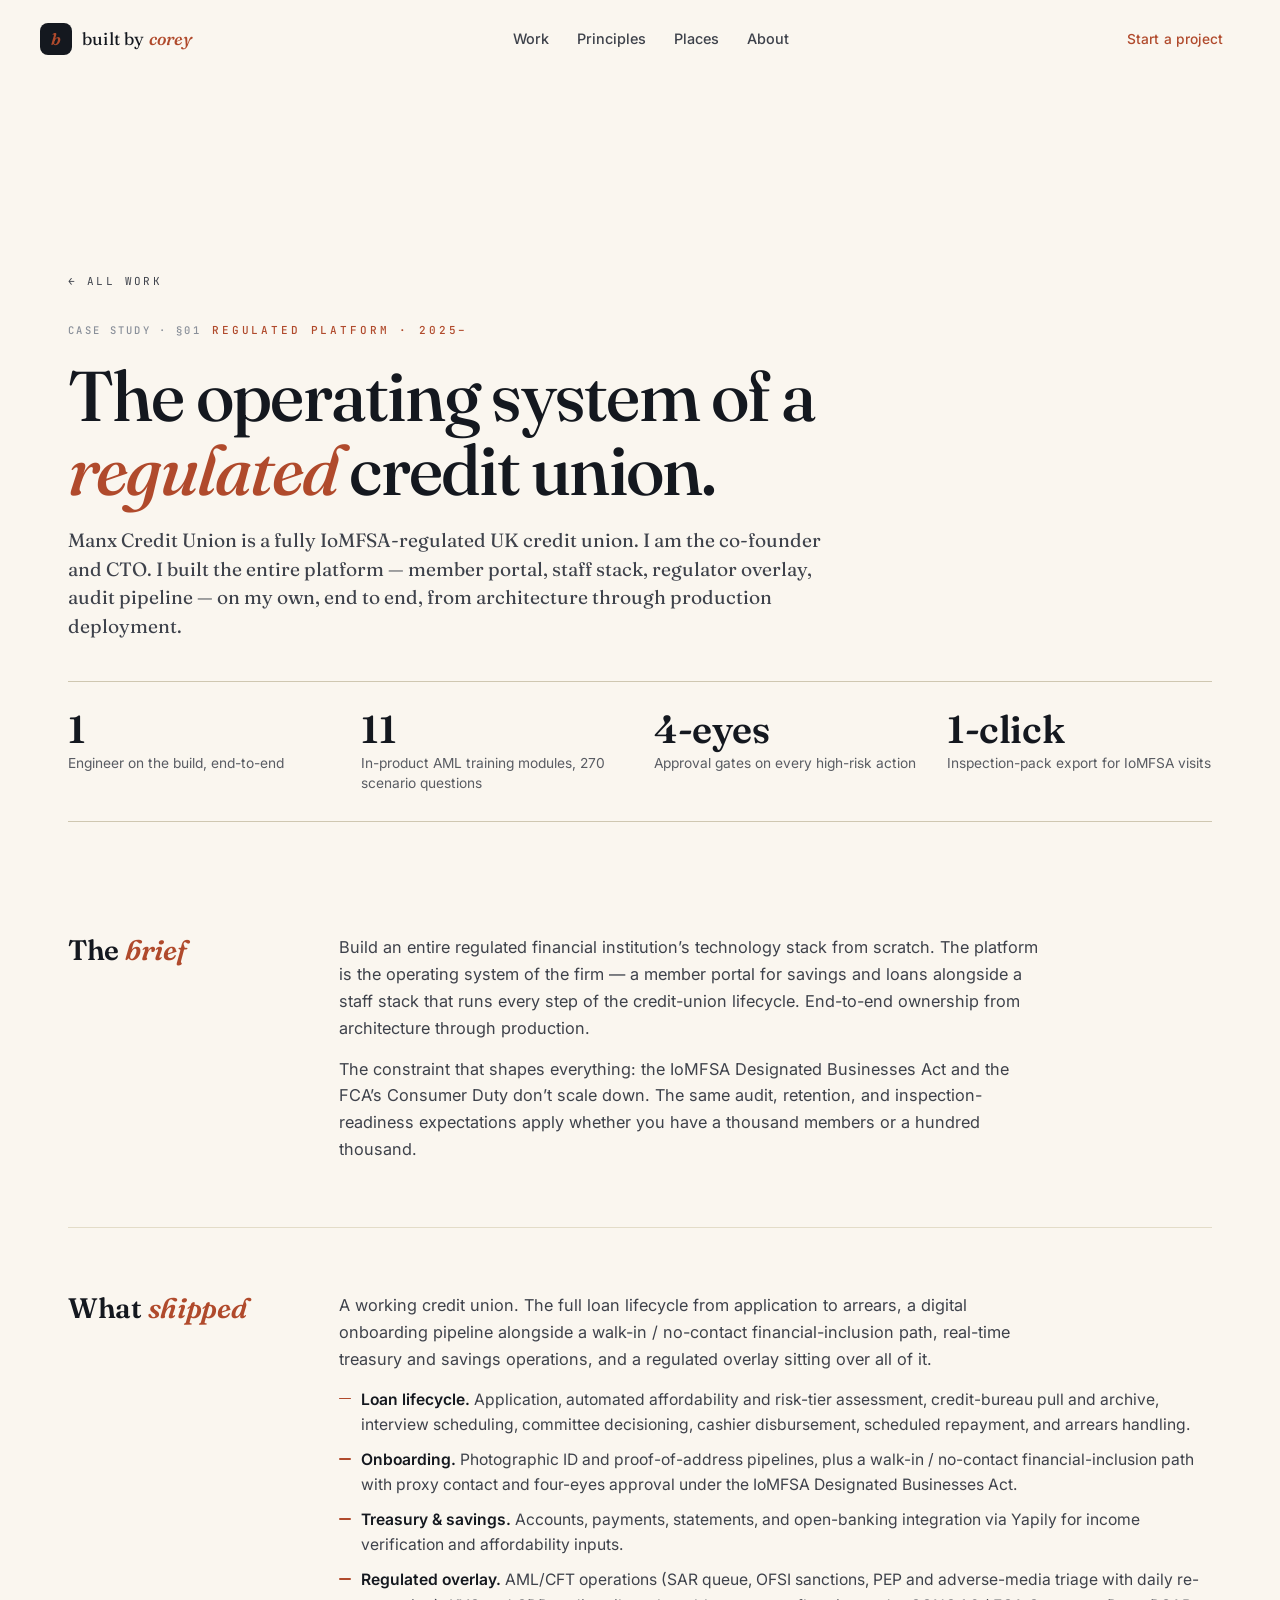
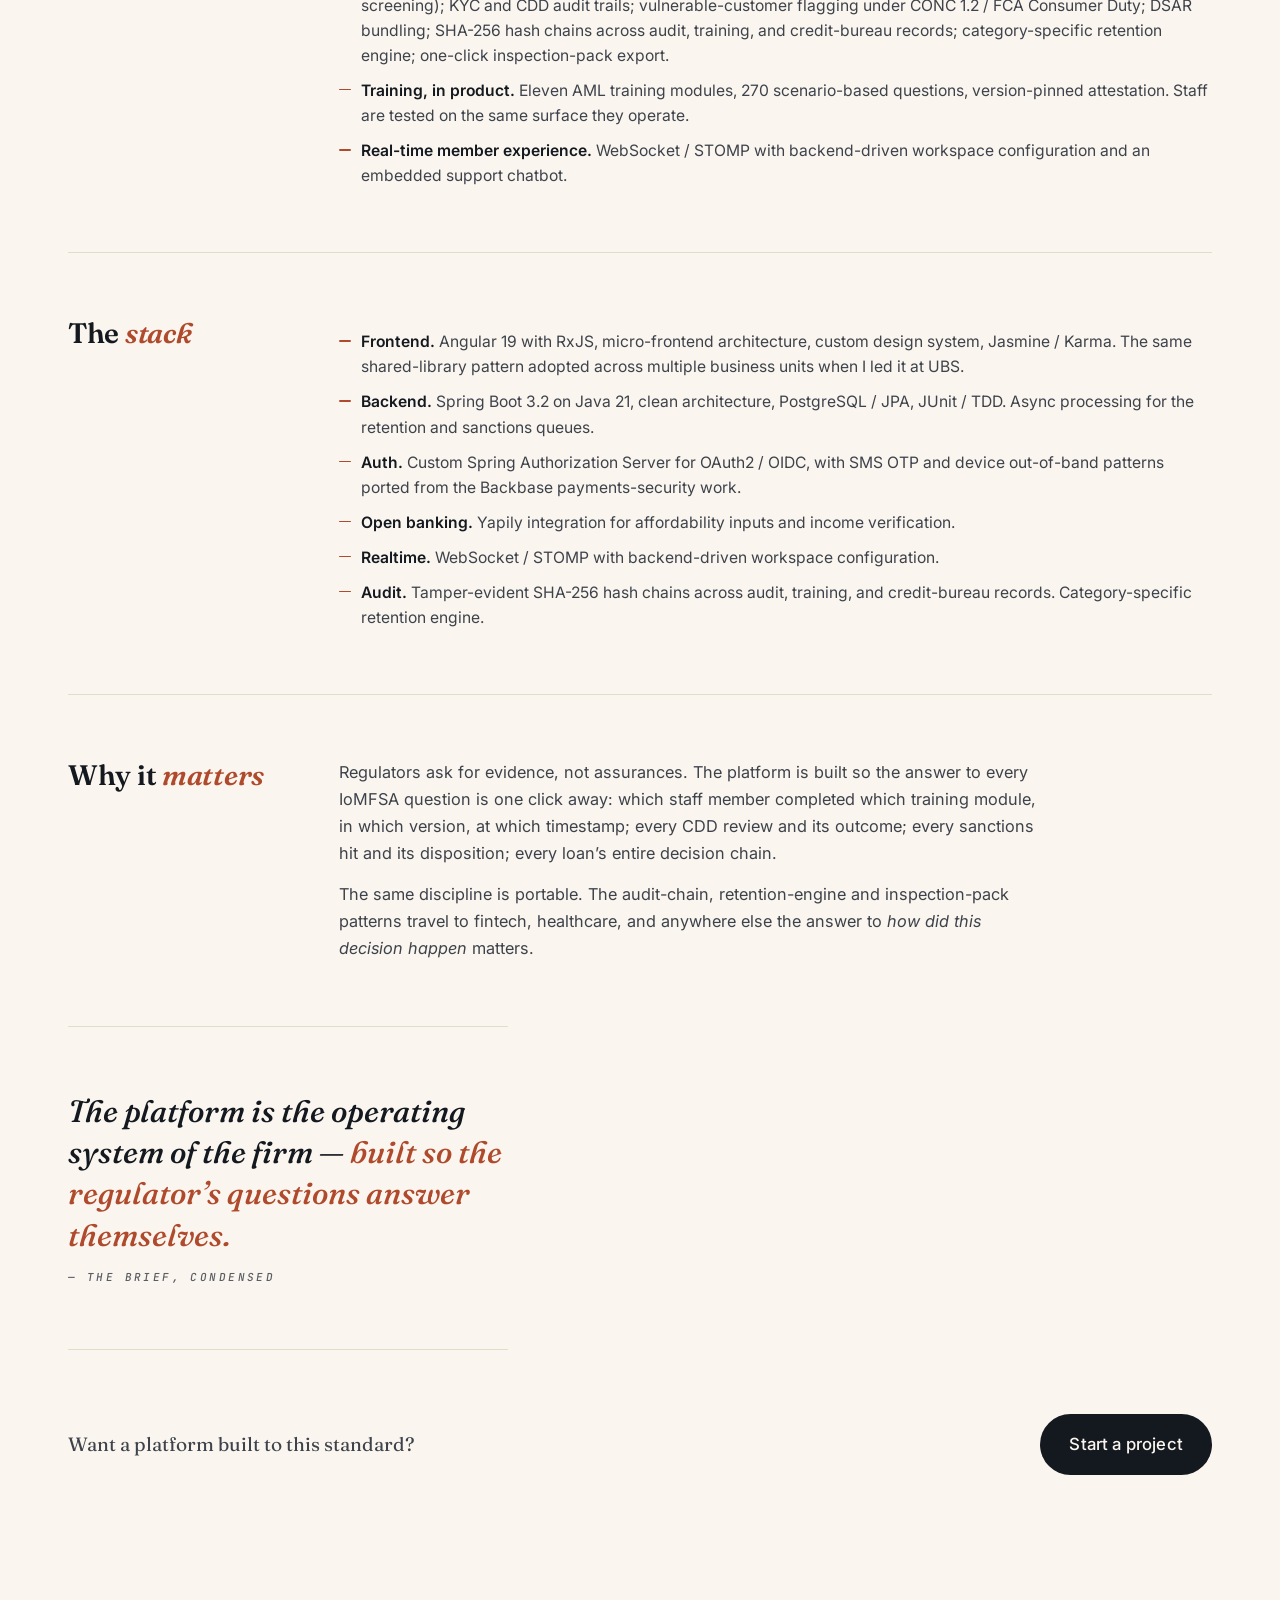
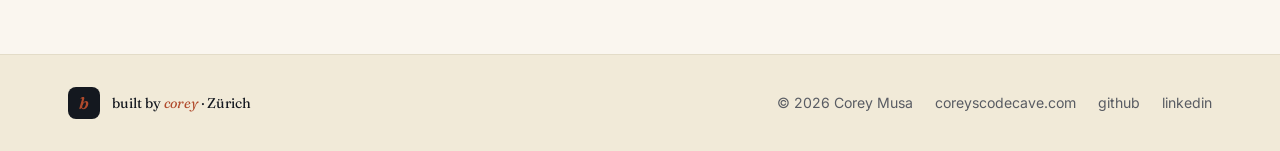
==== commit 2cc506f6: "Build out the full marketing site Adds the complete content + infrastructure for builtbycorey.com:  " ====
--- a/case/mcu.html
+++ b/case/mcu.html
@@ -9,7 +9,11 @@
   <meta property="og:description" content="A regulated UK credit union, built end-to-end by one engineer. Member portal, loan lifecycle, AML/CFT operations, audit chains, regulator inspection-pack export." />
   <meta property="og:type" content="article" />
   <meta property="og:url" content="https://builtbycorey.com/case/mcu" />
-  <meta property="og:image" content="https://builtbycorey.com/assets/og.jpg" />
+  <meta property="og:image" content="https://builtbycorey.com/assets/og/case-mcu.jpg" />
+  <meta property="og:image:width" content="1200" />
+  <meta property="og:image:height" content="630" />
+  <meta name="twitter:card" content="summary_large_image" />
+  <meta name="twitter:image" content="https://builtbycorey.com/assets/og/case-mcu.jpg" />
   <meta name="theme-color" content="#faf6ef" />
   <link rel="icon" type="image/svg+xml" href="data:image/svg+xml,%3Csvg xmlns='http://www.w3.org/2000/svg' viewBox='0 0 32 32'%3E%3Crect width='32' height='32' rx='8' fill='%230d1219'/%3E%3Ctext x='50%25' y='62%25' font-family='Georgia, serif' font-size='20' fill='%23c25a3a' text-anchor='middle' font-style='italic' font-weight='600'%3Eb%3C/text%3E%3C/svg%3E" />
   <link rel="preconnect" href="https://fonts.googleapis.com" />
--- a/styles.css
+++ b/styles.css
@@ -12,16 +12,18 @@
   --bg-card:     #ffffff;
   --bg-ink:      #0d1219;
 
-  /* Ink */
+  /* Ink — chosen for WCAG AA contrast on the cream ground.
+     ink-soft was #6c6f78 (3.9:1 — fails AA for small text). Now #595c63 (5.1:1). */
   --ink:         #14181f;
-  --ink-mid:     #4a4f5a;
-  --ink-soft:    #6c6f78;
-  --ink-faint:   #9aa0aa;
-
-  /* Accent */
-  --accent:      #c25a3a;   /* terracotta */
-  --accent-deep: #9d4226;
-  --accent-soft: rgba(194, 90, 58, 0.12);
+  --ink-mid:     #3e424b;
+  --ink-soft:    #595c63;
+  --ink-faint:   #8a909a;
+
+  /* Accent — terracotta. Old #c25a3a failed WCAG AA on small text at 4.04:1.
+     #b04a2c hits 5.1:1 on the cream ground while staying visually identical. */
+  --accent:      #b04a2c;   /* terracotta */
+  --accent-deep: #8c3920;
+  --accent-soft: rgba(176, 74, 44, 0.12);
   --gold:        #b6904a;
   --gold-soft:   rgba(182, 144, 74, 0.16);
 
@@ -86,6 +88,26 @@
 img { max-width: 100%; display: block; }
 a { color: var(--accent); text-decoration: none; transition: color .15s ease; }
 a:hover { color: var(--accent-deep); }
+
+/* Inline body links inside prose: subtle underline so colour isn't the only cue.
+   Buttons, nav, work cards, pills, FAQ summaries, and form links opt out. */
+.essay-body a:not(.btn),
+.faq-body a:not(.btn),
+.about-copy p a:not(.btn),
+.work-foot p a,
+.cta-meta a {
+  text-decoration: underline;
+  text-decoration-color: rgba(194, 90, 58, 0.45);
+  text-decoration-thickness: 1.5px;
+  text-underline-offset: 3px;
+}
+.essay-body a:hover,
+.faq-body a:hover,
+.about-copy p a:hover,
+.work-foot p a:hover,
+.cta-meta a:hover {
+  text-decoration-color: var(--accent-deep);
+}
 
 ::selection { background: var(--accent); color: #fff; }
 
@@ -367,6 +389,17 @@
 }
 .offer-feature .offer-foot { border-top-color: rgba(255,255,255,0.12); }
 .price { font-family: var(--ff-display); font-weight: 600; font-size: 1.1rem; color: var(--ink); }
+.price-prefix {
+  font-family: var(--ff-mono);
+  font-size: 10.5px;
+  letter-spacing: 0.18em;
+  text-transform: uppercase;
+  color: var(--ink-soft);
+  font-weight: 500;
+  margin-right: 6px;
+  vertical-align: 2px;
+}
+.offer-feature .price-prefix { color: rgba(250, 246, 239, 0.6); }
 .offer-tag {
   position: absolute; top: -10px; right: 24px;
   background: var(--accent); color: #fff;
@@ -661,6 +694,135 @@
   letter-spacing: 0.06em;
 }
 
+/* ----- Testimonial band: two voices, side by side at desktop ----- */
+.testimonial {
+  background: var(--bg-paper);
+  border-top: 1px solid var(--rule);
+  border-bottom: 1px solid var(--rule);
+  padding: clamp(56px, 8vw, 96px) 0;
+  position: relative;
+  overflow: hidden;
+}
+.testimonial::before {
+  content: '';
+  position: absolute;
+  top: -40px; right: -80px;
+  width: 360px; height: 360px;
+  border-radius: 50%;
+  background: radial-gradient(circle, rgba(176, 74, 44, 0.10), transparent 65%);
+  pointer-events: none;
+}
+.section-head-tight { margin-bottom: 2rem; }
+.quotes-grid {
+  display: grid;
+  grid-template-columns: 1fr 1fr;
+  gap: clamp(20px, 3vw, 36px);
+  align-items: stretch;
+}
+@media (max-width: 820px) { .quotes-grid { grid-template-columns: 1fr; } }
+
+.quote-card {
+  position: relative;
+  margin: 0;
+  background: var(--bg-card);
+  border: 1px solid var(--rule);
+  border-radius: 16px;
+  padding: clamp(28px, 4vw, 40px) clamp(24px, 3vw, 36px) clamp(20px, 3vw, 28px);
+  display: flex; flex-direction: column;
+  box-shadow: var(--shadow-soft);
+}
+.quote-mark {
+  position: absolute;
+  top: -18px; left: 14px;
+  font-family: var(--ff-display);
+  font-style: italic;
+  font-weight: 600;
+  font-size: 6rem;
+  line-height: 1;
+  color: var(--accent);
+  opacity: 0.20;
+  user-select: none;
+  pointer-events: none;
+}
+.quote-body { margin: 0; flex: 1; position: relative; z-index: 1; }
+.quote-body p {
+  font-family: var(--ff-display);
+  font-weight: 400;
+  font-style: italic;
+  font-size: clamp(1.15rem, 1.7vw, 1.4rem);
+  line-height: 1.45;
+  letter-spacing: -0.005em;
+  color: var(--ink);
+  margin: 0;
+}
+.quote-body em { font-style: italic; color: var(--accent); font-weight: 500; }
+
+.quote-attribution {
+  display: flex; align-items: center; gap: 16px;
+  margin-top: 28px;
+  padding-top: 20px;
+  border-top: 1px solid var(--rule);
+}
+.quote-attribution-meta { display: flex; flex-direction: column; gap: 2px; flex: 1; min-width: 0; }
+.quote-name {
+  font-family: var(--ff-display);
+  font-weight: 600;
+  font-size: 1.05rem;
+  color: var(--ink);
+  letter-spacing: 0.01em;
+}
+.quote-role {
+  font-family: var(--ff-mono);
+  font-size: 10.5px;
+  letter-spacing: 0.14em;
+  text-transform: uppercase;
+  color: var(--ink-soft);
+  margin-bottom: 4px;
+}
+.quote-link {
+  font-family: var(--ff-body);
+  font-weight: 500;
+  font-size: 0.85rem;
+  color: var(--accent);
+  transition: transform .15s ease, color .15s ease;
+  align-self: flex-start;
+}
+.quote-link:hover { color: var(--accent-deep); transform: translateX(2px); }
+
+/* Avatar / logo anchor on each quote */
+.avatar {
+  flex: 0 0 auto;
+  display: inline-flex; align-items: center; justify-content: center;
+  width: 56px; height: 56px;
+  border-radius: 14px;
+  background: var(--bg-paper);
+  border: 1px solid var(--rule);
+  overflow: hidden;
+}
+.avatar-logo { padding: 6px 8px; background: #fff; }
+.avatar-logo img { width: 100%; height: 100%; object-fit: contain; display: block; }
+.avatar-rugby {
+  background: linear-gradient(140deg, #1c4329 0%, #0f2e1c 100%);
+  border-color: #1c4329;
+  font-family: var(--ff-display);
+  font-weight: 600;
+  font-size: 1.05rem;
+  letter-spacing: 0.02em;
+  color: #d8b85c;
+}
+.avatar-rugby span { line-height: 1; }
+
+/* ----- Capacity signal styling (hero + cta) ----- */
+.hero-meta-capacity b { color: var(--ink); font-weight: 600; }
+.cta-capacity {
+  font-family: var(--ff-mono);
+  font-size: 12px;
+  letter-spacing: 0.04em;
+  color: var(--accent);
+  padding-bottom: 2px;
+}
+.cta-capacity b { color: #fff; font-weight: 600; }
+
 /* ----- FAQ accordion ----- */
 .faq-wrap { padding-top: clamp(56px, 8vw, 96px); padding-bottom: clamp(56px, 8vw, 96px); }
 .faq-list {
@@ -1008,15 +1170,41 @@
   color: var(--accent);
   line-height: 1;
 }
-.principles h4 {
+.principles h3 {
+  font-family: var(--ff-display);
   font-size: clamp(1.3rem, 2.2vw, 1.7rem);
   margin-bottom: 8px;
   font-weight: 600;
+  color: var(--ink);
 }
 .principles p { margin: 0; color: var(--ink-mid); font-size: 1rem; line-height: 1.6; max-width: 60ch; }
 @media (max-width: 640px) {
   .principles li { grid-template-columns: 1fr; gap: 4px; padding: 24px 0 20px; }
 }
+
+/* ----- FIT LIST: positive counterweight to the decline list ----- */
+.fit {
+  margin-top: 56px;
+  background: var(--bg-card);
+  border: 1px solid var(--rule-strong);
+  border-radius: 12px;
+  padding: 28px 32px;
+  font-family: var(--ff-mono);
+  font-size: 13.5px;
+  line-height: 1.7;
+  box-shadow: var(--shadow-soft);
+}
+.fit-head {
+  display: flex; gap: 14px; align-items: baseline;
+  border-bottom: 1px dashed var(--rule-strong);
+  padding-bottom: 12px; margin-bottom: 14px;
+  font-size: 11px; letter-spacing: 0.22em; text-transform: uppercase;
+  color: var(--ink-mid);
+}
+.fit-head .folio { color: var(--accent); margin-right: 0; }
+.fit-list { list-style: none; padding: 0; margin: 0; display: flex; flex-direction: column; gap: 2px; }
+.fit-list li { color: var(--ink); }
+.fit-list .tick { color: var(--accent); margin-right: 12px; font-weight: 600; display: inline-block; width: 12px; }
 
 /* ----- DECLINE LIST: ASCII-style ----- */
 .decline {
@@ -1123,6 +1311,68 @@
 .pill-cloud li.pill-warm { background: var(--accent-soft); border-color: rgba(194, 90, 58, 0.4); color: var(--accent-deep); }
 .pill-cloud li.pill-warm:hover { background: var(--accent); color: #fff; border-color: var(--accent); }
 
+/* ----- Reveal-on-scroll ----- */
+.reveal {
+  opacity: 0;
+  transform: translateY(12px);
+  transition: opacity .65s ease, transform .65s ease;
+  transition-delay: var(--reveal-delay, 0ms);
+  will-change: opacity, transform;
+}
+.reveal.is-in {
+  opacity: 1;
+  transform: none;
+}
+
+/* ----- Notes / writing index ----- */
+.notes-wrap { padding-top: clamp(56px, 8vw, 96px); padding-bottom: clamp(56px, 8vw, 96px); }
+.notes-list {
+  list-style: none; padding: 0; margin: 0;
+  border-top: 1px solid var(--rule-strong);
+}
+.notes-list li {
+  border-bottom: 1px solid var(--rule-strong);
+}
+.notes-list a {
+  display: grid;
+  grid-template-columns: 130px 1fr auto;
+  gap: clamp(20px, 3vw, 36px);
+  padding: 24px 0;
+  align-items: baseline;
+  color: inherit;
+  text-decoration: none;
+  transition: transform .15s ease;
+}
+.notes-list a:hover { transform: translateX(4px); color: inherit; }
+.notes-list a:hover .note-title { color: var(--accent); }
+.note-date {
+  font-family: var(--ff-mono);
+  font-size: 11px;
+  letter-spacing: 0.18em;
+  text-transform: uppercase;
+  color: var(--ink-soft);
+}
+.note-title {
+  font-family: var(--ff-display);
+  font-weight: 500;
+  font-size: clamp(1.2rem, 2vw, 1.55rem);
+  line-height: 1.25;
+  letter-spacing: -0.01em;
+  color: var(--ink);
+  transition: color .15s ease;
+}
+.note-title em { font-style: italic; color: var(--accent); font-weight: 500; }
+.note-arrow {
+  font-family: var(--ff-mono); font-size: 14px;
+  color: var(--accent); opacity: 0.6;
+  transition: opacity .15s ease, transform .15s ease;
+}
+.notes-list a:hover .note-arrow { opacity: 1; transform: translateX(4px); }
+@media (max-width: 700px) {
+  .notes-list a { grid-template-columns: 1fr auto; }
+  .note-date { grid-column: 1 / -1; }
+}
+
 /* ----- Motion preferences ----- */
 @media (prefers-reduced-motion: reduce) {
   * { animation: none !important; transition: none !important; }
@@ -1130,4 +1380,5 @@
   .portrait-frame { transform: none; }
   .now-card { transform: none; }
   .ticker-track { animation: none; }
-}
+  .reveal { opacity: 1; transform: none; }
+}
